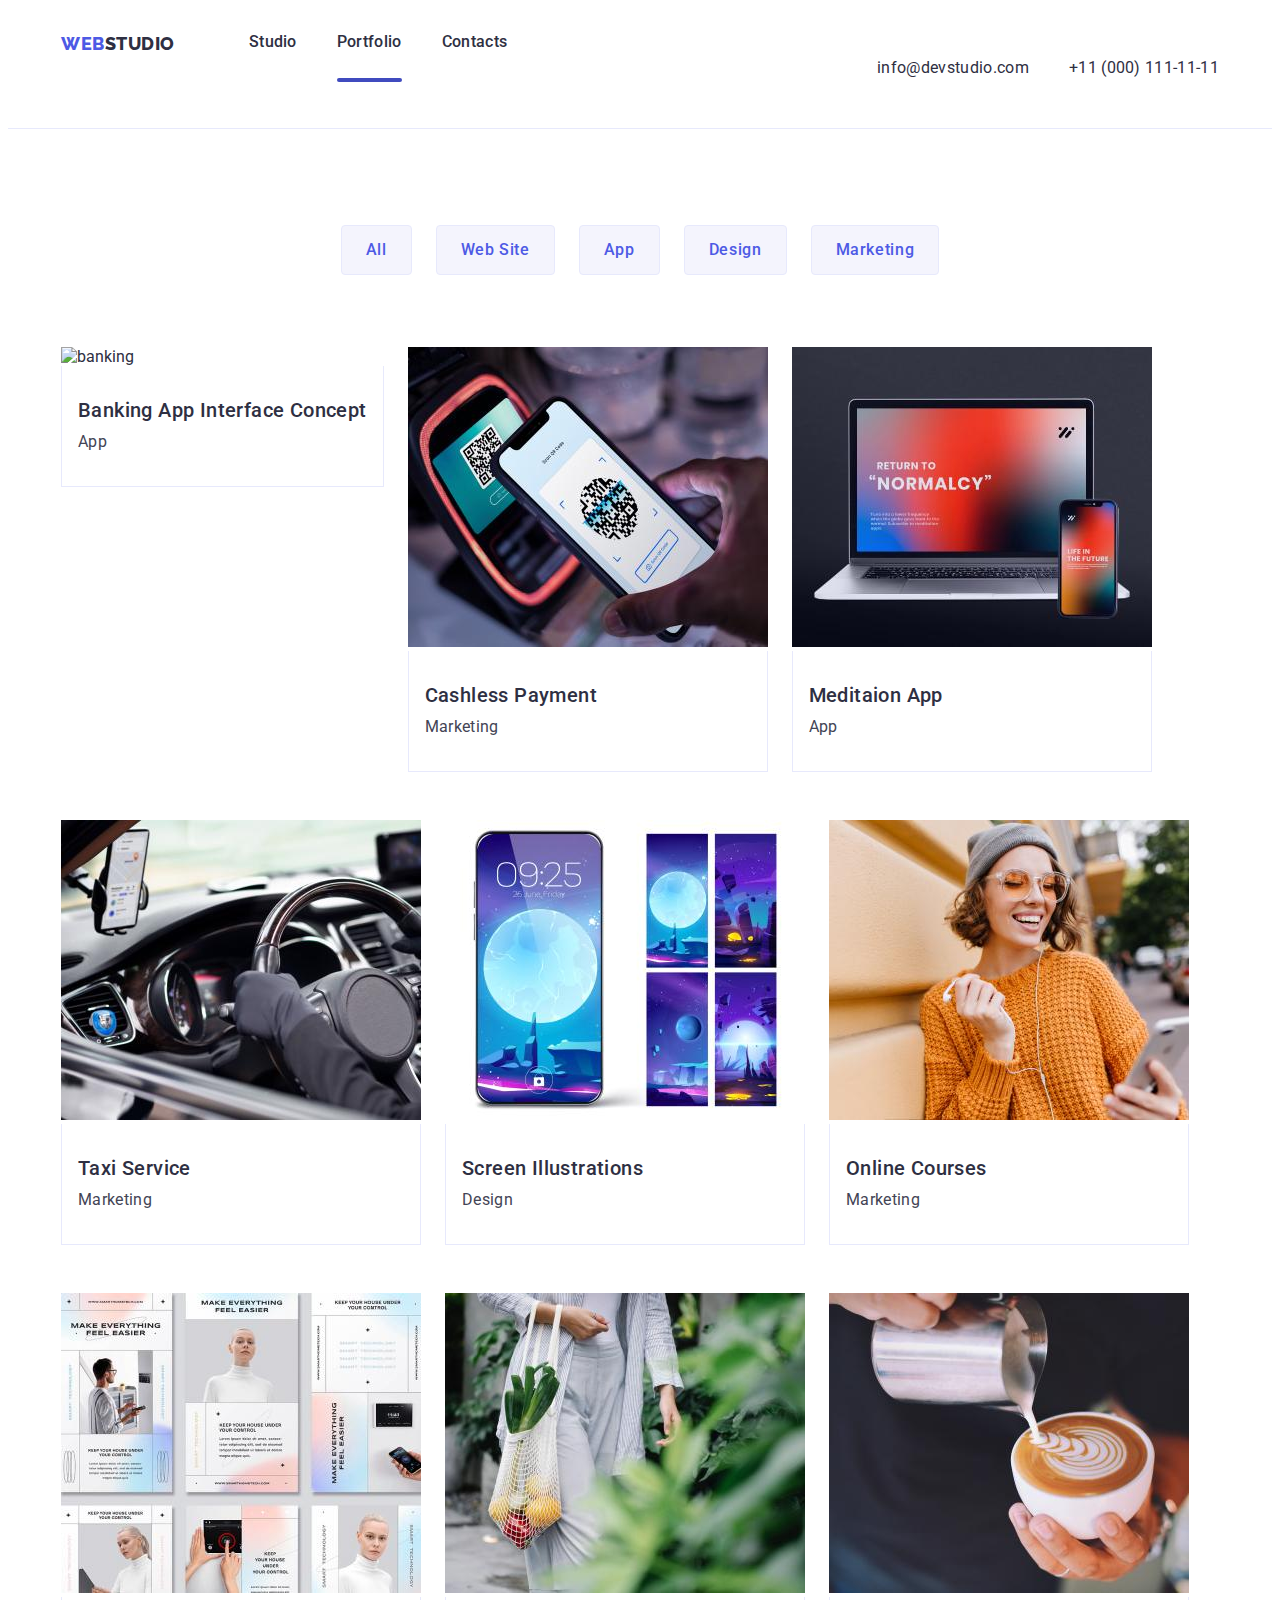
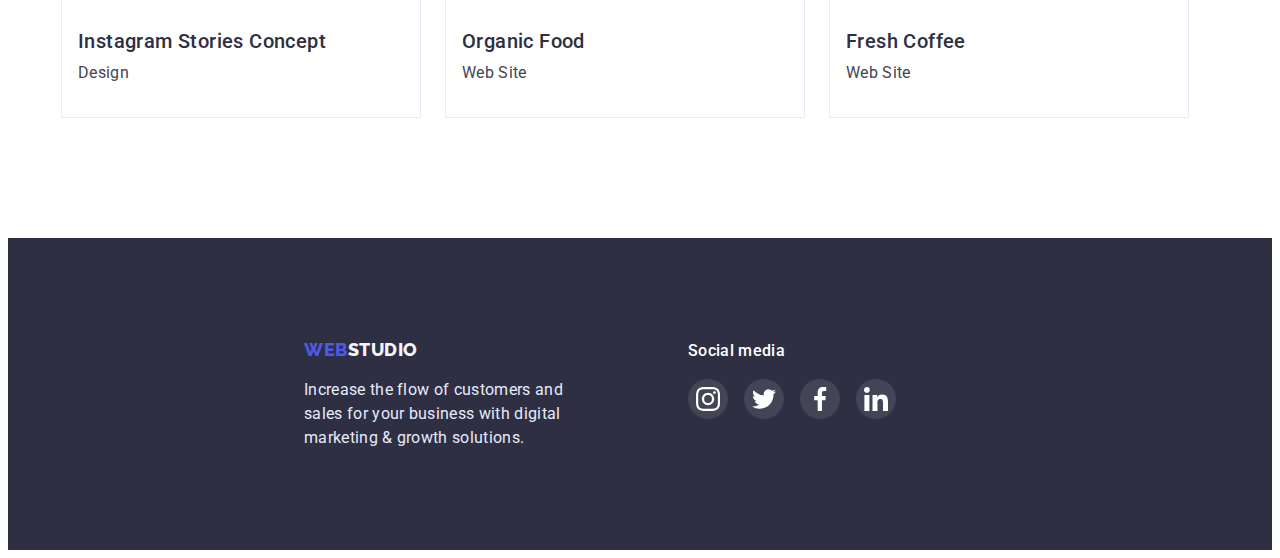
==== portfolio.html @ 538f21bb "HW" ====
<!DOCTYPE html>
<html lang="en">
  <head>
    <meta charset="UTF-8" />
    <meta http-equiv="X-UA-Compatible" content="IE=edge" />
    <meta name="viewport" content="width=device-width, initial-scale=1.0" />
    <title>WEBSTUDIO</title>
    <link
      rel="stylesheet"
      href="https://cdnjs.cloudflare.com/ajax/libs/modern-normalize/1.1.0/modern-normalize.min.css"
      integrity="sha512-wpPYUAdjBVSE4KJnH1VR1HeZfpl1ub8YT/NKx4PuQ5NmX2tKuGu6U/JRp5y+Y8XG2tV+wKQpNHVUX03MfMFn9Q=="
      crossorigin="anonymous"
      referrerpolicy="no-referrer"
    />
    <link
      href="https://fonts.googleapis.com/css2?family=Raleway:wght@800&family=Roboto:wght@400;500;700;900&display=swap"
      rel="stylesheet"
    />
    <link rel="preconnect" href="https://fonts.googleapis.com" />
    <link rel="preconnect" href="https://fonts.gstatic.com" crossorigin />
    <link rel="stylesheet" href="./css/style.css" />
  </head>
  <body>
    <header>
      <div class="container flex">
        <nav class="heder-container">
          <a class="logo link" href="./index.html"
            ><span class="web">Web</span><span class="studio">Studio</span></a
          >
          <ul class="heder-list list">
            <li class="heder-flex">
              <a href="./index.html" class="heder-item link">Studio</a>
            </li>
            <li class="heder-flex">
              <a href="./portfolio.html" class="heder-item link current"
                >Portfolio</a
              >
            </li>
            <li class="heder-flex">
              <a href="" class="heder-item link">Contacts</a>
            </li>
          </ul>
        </nav>
        <address class="contakt">
          <ul class="contakt-list list">
            <li>
              <a href="mailto:info@devstudio.com" class="contakt-item link"
                >info@devstudio.com</a
              >
            </li>
            <li>
              <a href="tel:+110001111111" class="contakt-item link"
                >+11 (000) 111-11-11</a
              >
            </li>
          </ul>
        </address>
      </div>
    </header>
    <main>
      <section class="section section-menu">
        <div class="menu-conteiner container">
          <h1 class="visually-hidden">no_name</h1>
          <ul class="btn-list list">
            <li><button class="btn-item btn" type="button">All</button></li>
            <li>
              <button class="btn-item btn" type="button">Web Site</button>
            </li>
            <li><button class="btn-item btn" type="button">App</button></li>
            <li><button class="btn-item btn" type="button">Design</button></li>
            <li>
              <button class="btn-item btn" type="button">Marketing</button>
            </li>
          </ul>
          <ul class="menu-list list">
            <li class="item">
              <div class="item-top">
                <img
                  width="360"
                  height="300"
                  src="./images/img_banking.jpg"
                  alt="banking"
                />
                <p class="item-text">
                  14 Stylish and User-Friendly App Design Concepts · Task
                  Manager App · Calorie Tracker App · Exotic Fruit Ecommerce App
                  · Cloud Storage App
                </p>
              </div>
              <div class="item-box">
                <h2 class="titel">Banking App Interface Concept</h2>
                <p class="text">App</p>
              </div>
            </li>
            <li class="item">
              <div class="item-top">
                <img
                  width="360"
                  height="300"
                  src="./images/img_payment.jpg"
                  alt="paymant"
                />
                <p class="item-text">
                  14 Stylish and User-Friendly App Design Concepts · Task
                  Manager App · Calorie Tracker App · Exotic Fruit Ecommerce App
                  · Cloud Storage App
                </p>
              </div>
              <div class="item-box">
                <h2 class="titel">Cashless Payment</h2>
                <p class="text">Marketing</p>
              </div>
            </li>
            <li class="item">
              <div class="item-top">
                <img
                  width="360"
                  height="300"
                  src="./images/img_laptop.jpg"
                  alt="laptop"
                />
                <p class="item-text">
                  14 Stylish and User-Friendly App Design Concepts · Task
                  Manager App · Calorie Tracker App · Exotic Fruit Ecommerce App
                  · Cloud Storage App
                </p>
              </div>
              <div class="item-box">
                <h2 class="titel">Meditaion App</h2>
                <p class="text">App</p>
              </div>
            </li>
            <li class="item">
              <div class="item-top">
                <img
                  width="360"
                  height="300"
                  src="./images/img_taxi.jpg"
                  alt="taxi"
                />
                <p class="item-text">
                  14 Stylish and User-Friendly App Design Concepts · Task
                  Manager App · Calorie Tracker App · Exotic Fruit Ecommerce App
                  · Cloud Storage App
                </p>
              </div>
              <div class="item-box">
                <h2 class="titel">Taxi Service</h2>
                <p class="text">Marketing</p>
              </div>
            </li>
            <li class="item">
              <div class="item-top">
                <img
                  width="360"
                  height="300"
                  src="./images/img_phone.jpg"
                  alt="phone"
                />
                <p class="item-text">
                  14 Stylish and User-Friendly App Design Concepts · Task
                  Manager App · Calorie Tracker App · Exotic Fruit Ecommerce App
                  · Cloud Storage App
                </p>
              </div>
              <div class="item-box">
                <h2 class="titel">Screen Illustrations</h2>
                <p class="text">Design</p>
              </div>
            </li>
            <li class="item">
              <div class="item-top">
                <img
                  width="360"
                  height="300"
                  src="./images/img_courses.jpg"
                  alt="courses"
                />
                <p class="item-text">
                  14 Stylish and User-Friendly App Design Concepts · Task
                  Manager App · Calorie Tracker App · Exotic Fruit Ecommerce App
                  · Cloud Storage App
                </p>
              </div>
              <div class="item-box">
                <h2 class="titel">Online Courses</h2>
                <p class="text">Marketing</p>
              </div>
            </li>
            <li class="item">
              <div class="item-top">
                <img
                  width="360"
                  height="300"
                  src="./images/img_insta.jpg"
                  alt="insta"
                />
                <p class="item-text">
                  14 Stylish and User-Friendly App Design Concepts · Task
                  Manager App · Calorie Tracker App · Exotic Fruit Ecommerce App
                  · Cloud Storage App
                </p>
              </div>
              <div class="item-box">
                <h2 class="titel">Instagram Stories Concept</h2>
                <p class="text">Design</p>
              </div>
            </li>
            <li class="item">
              <div class="item-top">
                <img
                  width="360"
                  height="300"
                  src="./images/img_food.jpg"
                  alt="food"
                />
                <p class="item-text">
                  14 Stylish and User-Friendly App Design Concepts · Task
                  Manager App · Calorie Tracker App · Exotic Fruit Ecommerce App
                  · Cloud Storage App
                </p>
              </div>
              <div class="item-box">
                <h2 class="titel">Organic Food</h2>
                <p class="text">Web Site</p>
              </div>
            </li>
            <li class="item">
              <div class="item-top">
                <img
                  width="360"
                  height="300"
                  src="./images/img_coffe.jpg"
                  alt="coffee"
                />
                <p class="item-text">
                  14 Stylish and User-Friendly App Design Concepts · Task
                  Manager App · Calorie Tracker App · Exotic Fruit Ecommerce App
                  · Cloud Storage App
                </p>
              </div>
              <div class="item-box">
                <h2 class="titel">Fresh Coffee</h2>
                <p class="text">Web Site</p>
              </div>
            </li>
          </ul>
        </div>
      </section>
    </main>
    <footer class="footer">
      <div class="container-footer container">
        <div class="footer-conteiner">
          <a class="logo-footer link" href="./index.html"
            ><span class="web">Web</span>Studio</a
          >
          <p class="footer-text">
            Increase the flow of customers and sales for your business with
            digital marketing & growth solutions.
          </p>
        </div>
        <div class="footer-social-conteiner">
          <h2 class="footer-social-titel">Social media</h2>
          <ul class="footer-social-item">
            <li class="footer-social-list list">
              <a class="footer-social-link link" href="">
                <svg class="footer-social-icons" width="24" heigth="24">
                  <use href="./images/symbol-defs.svg#icon-instagram"></use>
                </svg>
              </a>
            </li>
            <li class="footer-social-list list">
              <a class="footer-social-link link" href="">
                <svg class="footer-social-icons" width="24" heigth="24">
                  <use href="./images/symbol-defs.svg#icon-twitter"></use>
                </svg>
              </a>
            </li>
            <li class="footer-social-list list">
              <a class="footer-social-link link" href="">
                <svg class="footer-social-icons" width="24" heigth="24">
                  <use href="./images/symbol-defs.svg#icon-facebook"></use>
                </svg>
              </a>
            </li>
            <li class="footer-social-list list">
              <a class="footer-social-link link" href="">
                <svg class="footer-social-icons" width="24" heigth="24">
                  <use href="./images/symbol-defs.svg#icon-linkedin"></use>
                </svg>
              </a>
            </li>
          </ul>
        </div>
      </div>
    </footer>
    <div class="backdrop is-hidden">
      <div class="modal">
        <button class="modal-close click" type="button">
          <svg class="close" width="8" heigth="8">
            <use
              href="./images/symbol-defs.svg#icon-close-black-18dp-2-1-1"
            ></use>
          </svg>
        </button>
      </div>
    </div>
    <script src="./js/modal.js"></script>
  </body>
</html>
---- css/style.css ----
:root {
  --menu-brand-color--: #2e2f42;
  --titel-brand-color--: #434455;
  --primary-brand-color--: #4d5ae5;
  --aktiv-heder--: #404bbf;
  --btn-brand-color--: #ffffff;
  --background-color--: #f4f4fd;
  --transition-timing-function--: cubic-bezier(0.4, 0, 0.2, 1);
}
body {
  font-family: "Roboto", sans-serif;
  font-size: 16px;
  font-style: normal;
  background-color: #ffffff;
  color: var(--menu-brand-color--);
}
.list {
  list-style: none;
  margin: 0;
  padding: 0;
}
.link {
  text-decoration: none;
}
.container {
  width: 1158px;
  padding-left: 15px;
  padding-right: 15px;
  margin: 0 auto;
}
.flex {
  display: flex;
  align-items: center;
}
header {
  border-bottom: 1px solid #e7e9fc;
}
.section {
  padding: 120px 0;
}
/* heder */
.web {
  font-family: "Raleway";
  font-weight: 800;
  font-size: 18px;
  line-height: 1, 33;
  letter-spacing: 0.03em;
  text-transform: uppercase;
  color: #4d5ae5;
}
.logo {
  font-family: "Raleway";
  font-weight: 800;
  font-size: 18px;
  line-height: 1.33;
  letter-spacing: 0.03em;
  text-transform: uppercase;
  color: var(--menu-brand-color--);
  margin-right: 74px;
  padding-top: 24px;
  padding-bottom: 24px;
  height: 72px;
}
.heder-container {
  display: flex;
  align-items: center;
  margin: 0;
  border: 0;
}
.heder-item {
  font-family: inherit;
  font-size: 16px;
  font-weight: 500;
  line-height: 1, 5;
  letter-spacing: 0.02em;
  flex: none;
  order: 0;
  flex-grow: 0;
  color: var(--menu-brand-color--);
  margin: 0;
  border: 0;
  transition-property: color;
  transition-duration: 250ms;
  transition-timing-function: var(--transition-timing-function--);
}
.heder-item:hover,
.heder-item:focus {
  color: #404bbf;
}
.heder-flex {
  padding-top: 24px;
  padding-bottom: 24px;
  height: 72px;
}
.heder-list {
  display: flex;
  flex-direction: row;
  justify-content: flex-start;
  gap: 40px;
  align-items: center;
}
.contakt {
  margin-left: auto;
}
.contakt-list {
  display: flex;
  flex-direction: row;
  justify-content: flex-end;
  align-items: center;
  gap: 40px;
}
.contakt-item {
  border: 0px;
  font-family: inherit;
  font-size: 16px;
  font-style: normal;
  line-height: 1.5;
  letter-spacing: 0.02em;
  color: var(--menu-brand-color--);
  padding-top: 24px;
  padding-bottom: 24px;
  margin-top: 0;
  transition-property: color;
  transition-duration: 250ms;
  transition-timing-function: var(--transition-timing-function--);
}

.contakt-item:hover,
.contakt-item:focus {
  color: #404bbf;
}
.current {
  position: relative;
}
.current::after {
  content: "";
  position: absolute;
  width: 100%;
  height: 4px;
  border-radius: 2px;
  background-color: var(--aktiv-heder--);
  left: 0;
  bottom: -31px;
}
/*section 1*/
.hero {
  background-color: #2e2f42;
  background-image: linear-gradient(
      rgba(46, 47, 66, 0.7),
      rgba(46, 47, 66, 0.7)
    ),
    url(../images/hero_people-office.jpg);
  max-width: 1440px;
  padding-top: 188px;
  padding-bottom: 188px;
  background-position: center;
  background-size: cover;
  margin-left: auto;
  margin-right: auto;
}
.hero-container {
  margin-left: auto;
  margin-right: auto;
}
.hero-titel {
  font-weight: 700;
  font-size: 56px;
  line-height: 60px;
  color: var(--btn-brand-color--);
  text-align: center;
  margin-left: auto;
  margin-right: auto;
  max-width: 500px;
  margin-bottom: 48px;
  margin-top: 0;
}
.hero-btn {
  background: #4d5ae5;
  box-shadow: 0px 4px 4px rgba(0, 0, 0, 0.15);
  border-radius: 4px;
  font-family: inherit;
  font-size: 16px;
  font-weight: 500;
  line-height: 1.5;
  letter-spacing: 0.04em;
  color: var(--btn-brand-color--);
  padding: 16px 32px;
  align-items: center;
  border: 0;
  display: flex;
  margin-left: auto;
  margin-right: auto;
  transition-property: background;
  transition-duration: 250ms;
  transition-timing-function: var(--transition-timing-function--);
}
.hero-btn:hover,
.hero-btn:focus {
  background: #404bbf;
}
.btn {
  cursor: pointer;
}
/*section 2*/
.visually-hidden {
  position: absolute;
  white-space: nowrap;
  width: 1px;
  height: 1px;
  overflow: hidden;
  border: 0;
  padding: 0;
  clip: rect(0000);
  clip-path: inset(50%);
  margin: -1px;
}
.section-conteiner {
  display: flex;
  justify-content: center;
}
.about-list {
  display: flex;
  justify-content: center;
  gap: 24px;
  margin: 0;
  padding: 0;
}
.about-titel {
  font-weight: 500;
  font-size: 20px;
  line-height: 24px;
  letter-spacing: 0.02em;
  margin: 0;
  padding: 0;
  border: 0;
  margin-bottom: 8px;
}
.about-text {
  line-height: 1.5;
  letter-spacing: 0.02em;
  color: var(--titel-brand-color--);
  margin: 0;
  padding: 0;
  border: 0;
}
.about-item:before {
  display: block;
  content: "";
  height: 112px;
  background-size: 64px;
  background-position: center;
  background-repeat: no-repeat;
  background-color: var(--background-color--);
  margin-bottom: 8px;
}
.icon-antena:before {
  background-image: url(../images/antenna.svg);
}
.icon-clok::before {
  background-image: url(../images/clock.svg);
}
.icon-diagram:before {
  background-image: url(../images/diagram.svg);
}
.icon-astronaut:before {
  background-image: url(../images/astronaut.svg);
}
/*section 3*/
.section-services {
  padding-top: 0px;
}
.services {
  font-weight: 700;
  font-size: 36px;
  line-height: 1.11;
  text-align: center;
  letter-spacing: 0.02em;
  text-transform: capitalize;
  margin-bottom: 72px;
  margin-top: 0;
}
.services-list {
  display: flex;
  justify-content: center;
  gap: 24px;
}
/*section 4*/
.our_team {
  background: #f4f4fd;
}
.team {
  font-weight: 700;
  font-size: 36px;
  line-height: 1.11;
  text-align: center;
  letter-spacing: 0.02em;
  text-transform: capitalize;
  margin-bottom: 72px;
  margin-top: 0;
}
.team-titel {
  font-weight: 500;
  font-size: 20px;
  line-height: 1.2;
  text-align: center;
  letter-spacing: 0.02em;
  padding-top: 32px;
  margin: 0;
}
.team-text {
  line-height: 1.5;
  text-align: center;
  letter-spacing: 0.02em;
  color: var(--titel-brand-color--);
  padding-bottom: 0px;
  margin-top: 8px;
  margin-bottom: 0;
}
.team-item {
  background-color: #ffffff;
  box-shadow: 0px 1px 6px rgba(46, 47, 66, 0.08),
    0px 1px 1px rgba(46, 47, 66, 0.16), 0px 2px 1px rgba(46, 47, 66, 0.08);
  border-radius: 0px 0px 4px 4px;
}
.team-list {
  display: flex;
  justify-content: center;
  gap: 24px;
}
.team-social-item {
  display: flex;
  justify-content: center;
  gap: 24px;
  margin-top: 8px;
  margin-left: auto;
  margin-right: auto;
  margin-bottom: 32px;
  padding: 0;
}
.team-social-list {
  width: 40px;
  height: 40px;
}
.team-social-link {
  display: flex;
  align-items: center;
  justify-content: center;
  border-radius: 50%;
  background-color: var(--primary-brand-color--);
  width: 100%;
  height: 100%;
  transition-property: background-color;
  transition-duration: 250ms;
  transition-timing-function: var(--transition-timing-function--);
}
.team-social-icons {
  fill: var(--btn-brand-color--);
  width: 16px;
  height: 16px;
}
.team-social-link:is(:hover, :focus) {
  background-color: var(--aktiv-heder--);
}
/*section 5*/
.customers-titel {
  font-weight: 700;
  font-size: 36px;
  line-height: 1.11;
  text-align: center;
  letter-spacing: 0.02em;
  text-transform: capitalize;
  margin-left: auto;
  margin-right: auto;
  margin-top: 0;
  margin-bottom: 72px;
  color: var(--menu-brand-color--);
}
.customers-item {
  display: flex;
  gap: 24px;
  flex-direction: row;
  justify-content: center;
  align-items: flex-start;
  margin: 0;
  padding: 0;
}
.customers-list {
  width: 168px;
  height: 88px;
}
.customers-link {
  display: flex;
  justify-content: center;
  align-items: center;
  width: 100%;
  height: 100%;
  padding: 16px 32px;
  border: 1px solid #8e8f99;
  border-radius: 4px;
  transition: border-color 250ms var(--transition-timing-function--);
}
.customers-icons {
  position: absolute;
  fill: #8e8f99;
  width: 104px;
  height: 56px;
  transition: fill 250ms var(--transition-timing-function--);
}
.customers-link:is(:hover, :focus) {
  border-color: var(--aktiv-heder--);
}
.customers-link:is(:hover, :focus) .customers-icons {
  fill: var(--aktiv-heder--);
}
/*footer*/
.footer {
  background: #2e2f42;
  padding-top: 100px;
  padding-bottom: 100px;
}
.footer-text {
  line-height: 1.5;
  letter-spacing: 0.02em;
  color: #e7e9fc;
  text-align: left;
  width: 264px;
  height: 72px;
  padding: 0;
  border: 0;
  margin-left: 0;
  margin-bottom: 0;
}
.footer-social-item {
  display: flex;
  justify-content: center;
  gap: 16px;
  margin-top: 0px;
  margin-left: auto;
  margin-right: auto;
  margin-bottom: 0px;
  padding: 0;
}
.footer-social-list {
  width: 40px;
  height: 40px;
  transition-property: background-color, border-radius;
  transition-duration: 250ms;
  transition-timing-function: var(--transition-timing-function--);
}
.footer-social-link {
  display: flex;
  justify-content: center;
  align-items: center;
  box-sizing: border-box;
  border-radius: 50%;
  background: rgba(255, 255, 255, 0.1);
  width: 100%;
  height: 100%;
}
.footer-social-list:is(:hover, :focus) {
  background-color: #31d0aa;
  border-radius: 50%;
}
.footer-social-icons {
  fill: var(--btn-brand-color--);
  width: 24px;
  height: 24px;
}
.footer-container {
  height: 110px;
}
.footer-social-conteiner {
  height: 80px;
  box-sizing: border-box;
  margin: 0;
  margin-left: 120px;
  margin-right: 80px;
  padding: 0;
  border: 0;
}
.container-footer {
  display: flex;
  justify-content: center;
  align-items: baseline;
  padding: 0;
  
}
.footer-social-titel {
  font-weight: 500;
  font-size: 16px;
  line-height: 1.5;
  letter-spacing: 0.02em;
  color: var(--btn-brand-color--);
  margin: 0%;
  padding: 0;
  border: 0;
  margin-bottom: 16px;
}
.logo-footer {
  font-family: "Raleway";
  font-weight: 800;
  font-size: 18px;
  line-height: 1.33;
  letter-spacing: 0.03em;
  text-transform: uppercase;
  color: #f4f4fd;
  margin-bottom: 16px;
}
.subscribe{
  width: 453px;
}
.titel-subscribe {
  margin-bottom: 16px;
}
.subscribe-wrap {
  display: flex;
  justify-content: space-between;
  gap: 24px;
  align-items: center;
}
.input-subscribe {
  width: 264px;
  height: 40px;
  background-color: transparent;
  border: 1px solid #ffffff4d;
  box-shadow: (0px 4px 4px rgba(0, 0, 0, 0.15));
  border-radius: 4px;
  padding-left: 16px;
  padding-top: 0;
  padding-right: 0;
  padding-bottom: 0;
  font-size: 12px;
  line-height: 2;
  display: flex;
  align-items: center;
  letter-spacing: 0.04em;
  color: rgba(255, 255, 255, 0.6);
  transition: border 250ms var(--transition-timing-function--);
}
.input-subscribe :focus {
  border: 1px solid var(--primary-brand-color--);
}
.btn-subscribe {
  width: 165px;
  height: 40px;
  background: #4d5ae5;
  box-shadow: 0px 4px 4px rgba(0, 0, 0, 0.15);
  border-color: var(--primary-brand-color--);
  border-radius: 4px;
  font-weight: 500;
  font-size: 16px;
  line-height: 1.5;
  display: flex;
  align-items: center;
  text-align: center;
  letter-spacing: 0.04em;
  color: var(--btn-brand-color--);
  padding-left: 24px;
  gap: 16px;
  margin: 0;
  transition: background 250ms var(--transition-timing-function--);
}
.subscribe-icon {
  fill: var(--btn-brand-color--);
}
.btn-subscribe:is(:hover, :focus) {
  background: var(--aktiv-heder--);
}

/*second page*/
.section-menu {
  padding-top: 96px;
}
.btn-item {
  background: #f4f4fd;
  border: 1px solid #e7e9fc;
  border-radius: 4px;
  box-sizing: border-box;
  font-family: inherit;
  font-size: 16px;
  font-weight: 500;
  line-height: 1.5;
  display: flex;
  align-items: center;
  letter-spacing: 0.04em;
  color: #4d5ae5;
  padding: 12px 24px;
  transition-property: color, background-color, box-shadow, border-color;
  transition-duration: 250ms;
  transition-timing-function: var(--transition-timing-function--);
}
.btn-item:hover,
.btn-item:focus {
  color: var(--btn-brand-color--);
  background-color: #4d5ae5;
  box-shadow: 0px 3px 1px rgba(0, 0, 0, 0.1), 0px 2px 1px rgba(0, 0, 0, 0.08),
    0px 2px 2px rgba(0, 0, 0, 0.12);
  border-color: var(--primary-brand-color--);
}
.btn-list {
  display: flex;
  flex-direction: row;
  justify-content: center;
  align-items: flex-start;
  padding: 0px;
  gap: 24px;
  margin-bottom: 72px;
}
.titel {
  font-weight: 500;
  font-size: 20px;
  line-height: 1.2;
  letter-spacing: 0.02em;
  margin: 0;
  margin-bottom: 8px;
}
.text {
  line-height: 1.5;
  letter-spacing: 0.02em;
  color: var(--titel-brand-color--);
  margin: 0%;
}
.item-box {
  border: 1px solid #e7e9fc;
  border-top: none;
  padding: 32px 16px;
}
.item {
  margin-bottom: 48px;
  transition-property: box-shadow, transform;
  transition-duration: 250ms;
  transition-timing-function: var(--transition-timing-function--);
}
.item:nth-child(n + 7) {
  margin-bottom: 0px;
}
.item:is(:hover, :focus) {
  box-shadow: 0px 1px 6px rgba(46, 47, 66, 0.08),
    0px 1px 1px rgba(46, 47, 66, 0.16), 0px 2px 1px rgba(46, 47, 66, 0.08);
}
.item:hover .item-text {
  transform: translateY(-0%);
}
.item-top {
  position: relative;
  overflow: hidden;
}
.item-text {
  position: absolute;
  top: 0;
  margin: 0;
  padding-top: 40px;
  padding-left: 32px;
  padding-right: 32px;
  font-weight: 400;
  font-size: 16px;
  line-height: 1.5;
  background-color: var(--primary-brand-color--);
  color: var(--background-color--);
  height: 100%;
  transform: translateY(100%);
  transition-property: transform;
  transition-duration: 250ms;
  transition-timing-function: var(--transition-timing-function--);
}
.menu-list {
  display: flex;
  flex-wrap: wrap;
  column-gap: 24px;
  flex-basis: calc((100%-2 * 24px) / 3);
}
.backdrop {
  width: 100%;
  height: 100%;
  background-color: #2e2f424e;
  position: fixed;
  top: 0;
  opacity: 1;
  transition: opacity 250ms var(--transition-timing-function--);
}
.backdrop.is-hidden {
  opacity: 0;
  pointer-events: none;
}
.modal {
  width: 408px;
  min-height: 584px;
  background: #fcfcfc;
  box-shadow: 0px 1px 1px rgba(0, 0, 0, 0.14), 0px 1px 3px rgba(0, 0, 0, 0.12),
    0px 2px 1px rgba(0, 0, 0, 0.2);
  border-radius: 4px;
  position: absolute;
  top: 50%;
  left: 50%;
  transform: translate(-50%, -50%) scale(1);
  padding: 24px;
  transition: transform 250ms var(--transition-timing-function--);
}
.backdrop.is-hidden.modal {
  transform: translate(-50%, -50%) scale(0, 9);
}
.modal-close {
  width: 24px;
  height: 24px;
  position: absolute;
  box-sizing: border-box;
  background-color: #e7e9fc;
  border: 1px solid rgba(0, 0, 0, 0.1);
  display: block;
  right: 24px;
  border-radius: 50%;
  cursor: pointer;
  transform: background-color;
  transition: transform 250ms var(--transition-timing-function--);
}
.modal-close:is(:hover, :focus) {
  background-color: var(--aktiv-heder--);
}
.close {
  fill: black;
  width: 8px;
  height: 8px;
  display: block;
  align-items: center;
  margin: 0;
  margin-left: auto;
  margin-right: auto;
  padding: 0;
  transition: fill 250ms var(--transition-timing-function--);
}
.modal-close:is(:hover, :focus) .close {
  fill: white;
}
.modal-text {
  width: 100%;
  margin-top: 48px;
  margin-left: auto;
  margin-right: auto;
  font-weight: 500;
  font-size: 16px;
  line-height: 1.5;
  text-align: center;
  letter-spacing: 0.02em;
  color: var(--menu-brand-color--);
}
.modal-input {
  width: 100%;
  height: 40px;
  padding-left: 34px;
  padding-top: 0;
  padding-bottom: 0;
  padding-right: 0;
  outline: transparent;
  border: 1px solid rgba(33, 33, 33, 0.2);
  border-radius: 4px;
  margin-bottom: 8px;
  transition: border-color 250ms var(--transition-timing-function--),
    fill 250ms var(--transition-timing-function--);
}
.modal-input:focus,
.icon-modal:focus {
  border-color: var(--aktiv-heder--);
}
.modal-input:focus + .modal-icon {
  fill: var(--aktiv-heder--);
}
.input-wrap {
  position: relative;
  width: 100%;
  height: 100%;
}
.modal-icon {
  position: absolute;
  left: 16px;
  top: 50%;
  transform: translateY(-130%);
}
.modal-name {
  margin-bottom: 4px;
  font-size: 12px;
line-height: 1.17;
letter-spacing: 0.01em;
color: #8E8F99;
}
.icon-modal {
  width: 18px;
  height: 24px;
}
.modal-textarea {
  width: 100%;
  height: 120px;
  outline: transparent;
  padding-left: 16px;
  border: 1px solid rgba(33, 33, 33, 0.2);
  border-radius: 4px;
  margin-bottom: 16px;
  resize: none;
  transition: border-color 250ms var(--transition-timing-function--);
}
.modal-textarea::placeholder {
  font-size: 12px;
  line-height: 1.33;
  letter-spacing: 0.04em;
  color: rgba(117, 117, 117, 0.5);
}
.modal-textarea:focus {
  border-color: var(--aktiv-heder--);
}
.policy-text-link{
  color: var(--primary-brand-color--);
}
.policy {
  margin-bottom: 24px;
}
.policy-text {
  display: flex;
  align-items: center;
  gap: 8px;
  font-size: 12px;
  line-height: 1.33;
  color: #757575;
  position: relative;
}
.policy-text span {
  display: flex;
  align-items: center;
  gap: 8px;
  width: 16px;
  height: 16px;
  border: 1.25px solid var(--menu-brand-color--);
  border-radius: 2px;
  transition: background-color 300ms linear;
  fill: transparent;
  position: relative;
}
.policy-svg {
  padding: 0;
  margin-left: auto;
  margin-right: auto;
}
.policy-icon {
  height: 8px;
}
.modal-check:checked + .policy-text span {
  background-color: var(--aktiv-heder--);
  fill: var(--btn-brand-color--);
  border: none;
}
.btn-form {
  width: 169px;
  height: 56px;
  font-weight: 500;
  font-size: 16px;
  line-height: 1.5;
  display: flex;
  justify-content: center;
  align-items: center;
  text-align: center;
  letter-spacing: 0.04em;
  background: var(--primary-brand-color--);
  box-shadow: 0px 4px 4px rgba(0, 0, 0, 0.15);
  border-radius: 4px;
  border: 0;
  color: var(--btn-brand-color--);
  margin-left: auto;
  margin-right: auto;
  transition: background-color 250ms var(--transition-timing-function--);
}
.btn-form:is(:hover, :focus) {
  background-color: var(--aktiv-heder--);
}
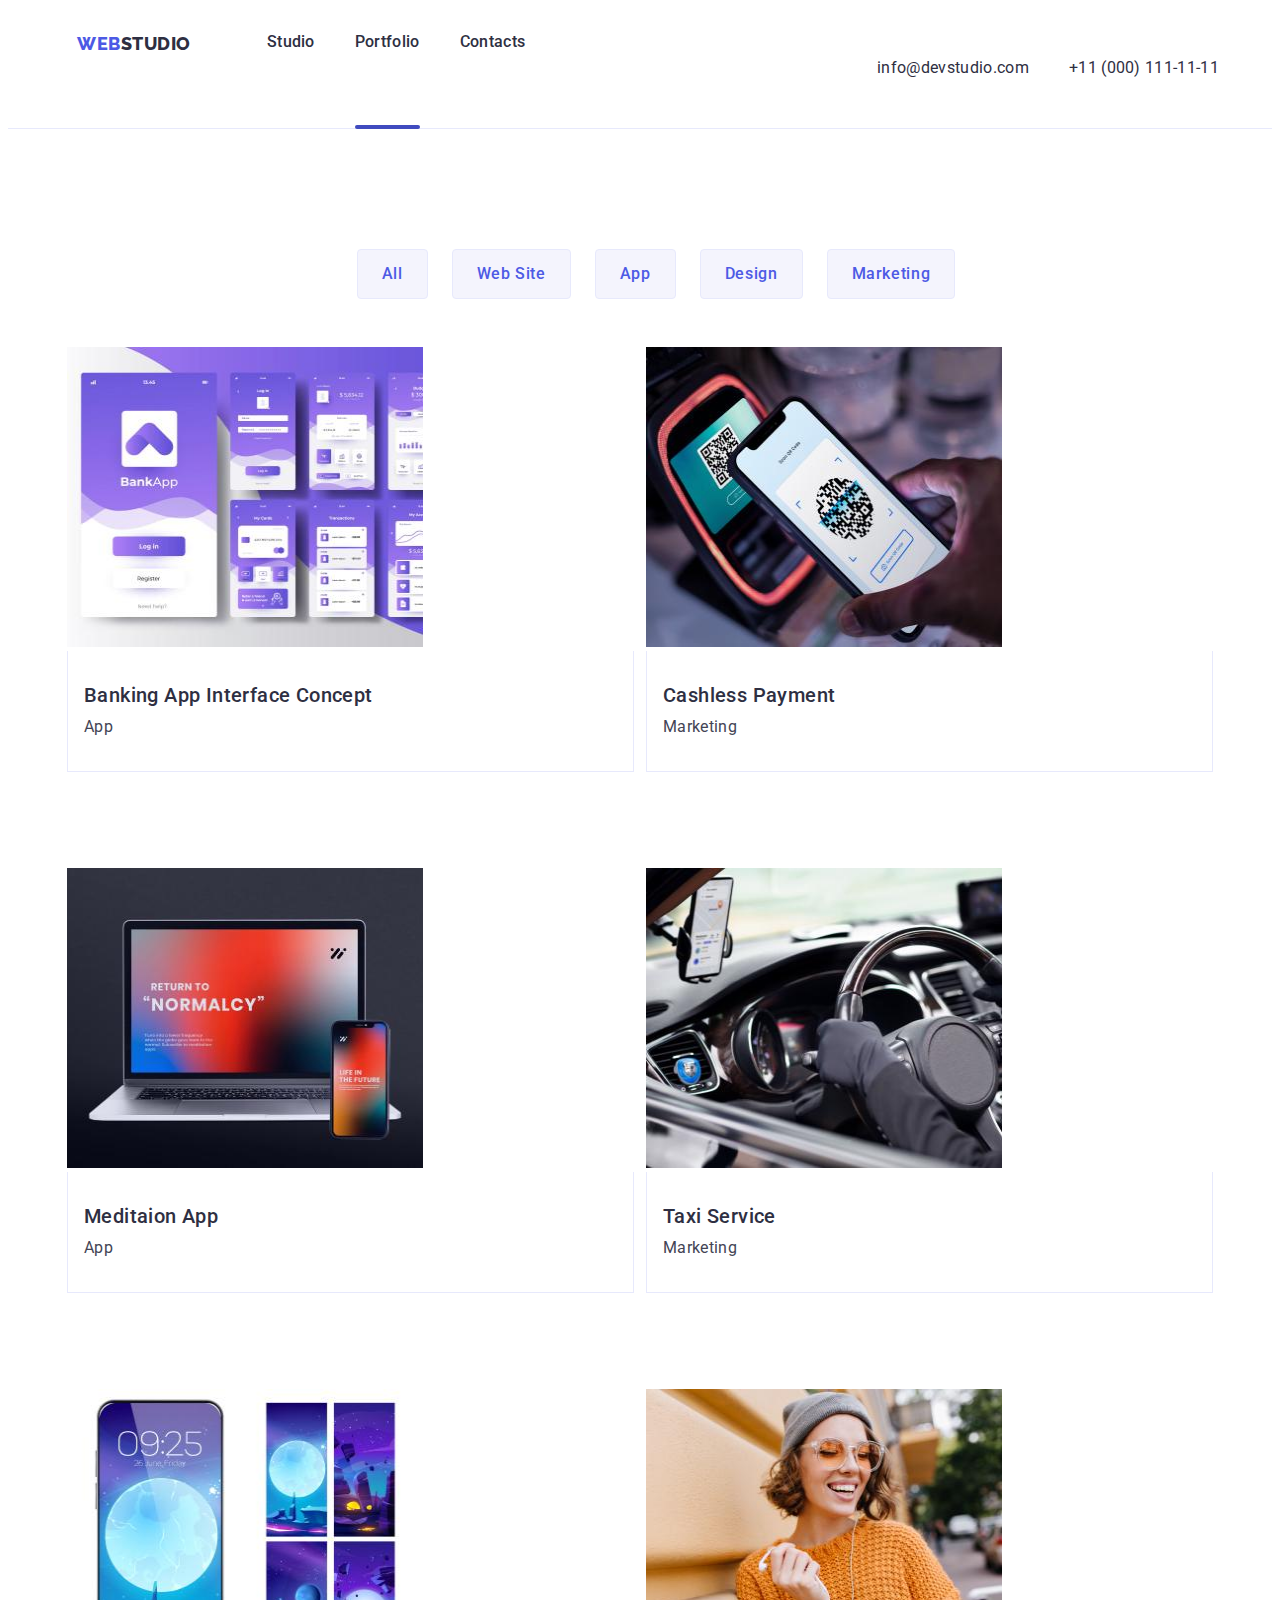
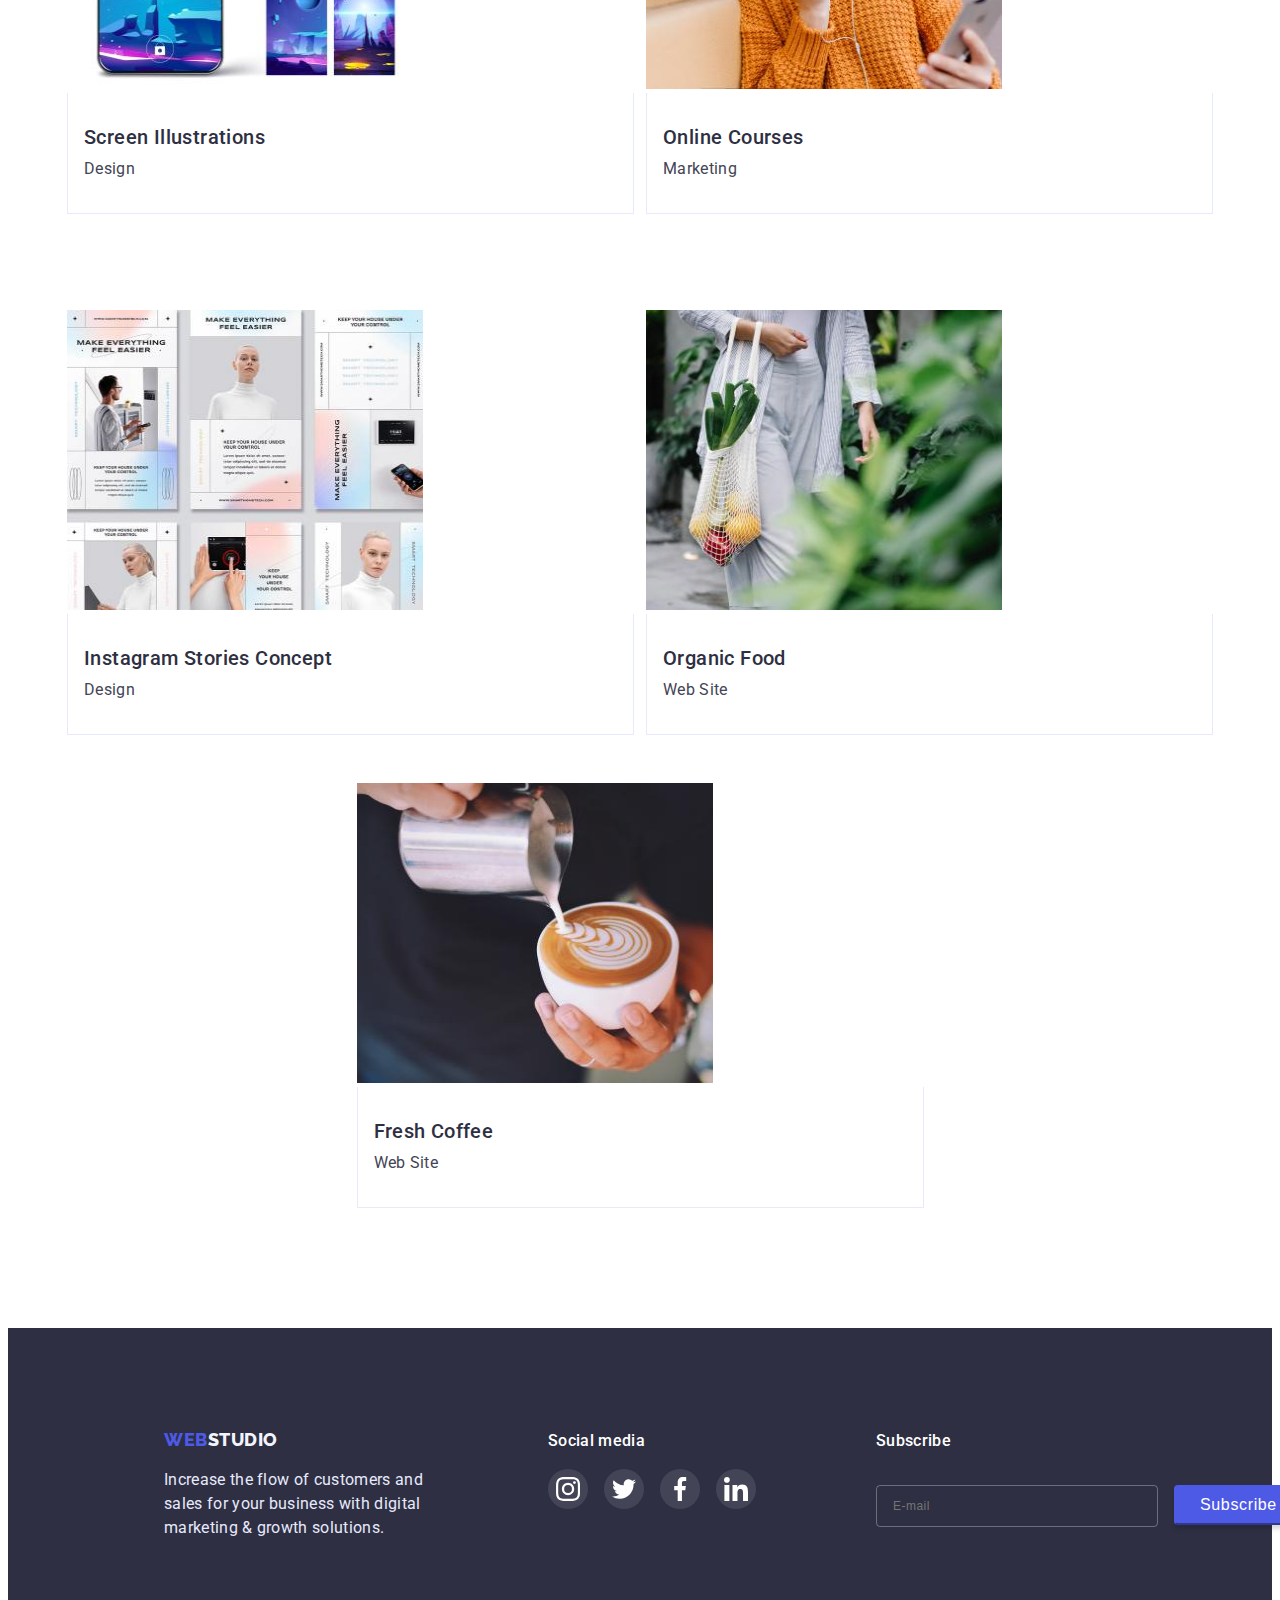
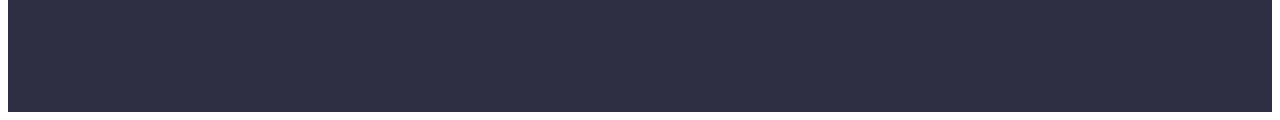
==== commit c1278e41: "HW revision PORTFOLIO" ====
--- a/portfolio.html
+++ b/portfolio.html
@@ -18,44 +18,127 @@
     />
     <link rel="preconnect" href="https://fonts.googleapis.com" />
     <link rel="preconnect" href="https://fonts.gstatic.com" crossorigin />
-    <link rel="stylesheet" href="./css/style.css" />
+    <link rel="stylesheet" href="./css/style2.css" />
+    <link rel="stylesheet" href="./css/mobile.css">
+    <link rel="stylesheet" href="./css/tablet.css">
+    <link rel="stylesheet" href="./css/desktop.css">
   </head>
   <body>
-    <header>
-      <div class="container flex">
-        <nav class="heder-container">
-          <a class="logo link" href="./index.html"
-            ><span class="web">Web</span><span class="studio">Studio</span></a
-          >
-          <ul class="heder-list list">
-            <li class="heder-flex">
-              <a href="./index.html" class="heder-item link">Studio</a>
-            </li>
-            <li class="heder-flex">
-              <a href="./portfolio.html" class="heder-item link current"
-                >Portfolio</a
-              >
-            </li>
-            <li class="heder-flex">
-              <a href="" class="heder-item link">Contacts</a>
-            </li>
-          </ul>
-        </nav>
-        <address class="contakt">
-          <ul class="contakt-list list">
-            <li>
-              <a href="mailto:info@devstudio.com" class="contakt-item link"
-                >info@devstudio.com</a
-              >
-            </li>
-            <li>
-              <a href="tel:+110001111111" class="contakt-item link"
-                >+11 (000) 111-11-11</a
-              >
-            </li>
-          </ul>
-        </address>
-      </div>
+    <header class="heder">
+        <div class="container flex">
+          <nav class="heder-container">
+            <a class="logo link" href="./index.html"
+              ><span class="web">Web</span><span class="studio">Studio</span></a>
+            <ul class="heder-list list">
+              <li class="heder-flex"><a href="./index.html" class="heder-item link ">Studio</a></li>
+              <li class="heder-flex">
+                <a href="./portfolio.html" class="heder-item link current">Portfolio</a>
+              </li>
+              <li class="heder-flex"><a href="" class="heder-item link">Contacts</a></li>
+            </ul>
+            </nav>
+            <address class="contakt">
+              <ul class="contakt-list list">
+                <li>
+                  <a href="mailto:info@devstudio.com" class="contakt-item link">info@devstudio.com</a>
+                </li>
+                <li>
+                  <a href="tel:+110001111111" class="contakt-item link">+11 (000) 111-11-11</a>
+                </li>
+              </ul>
+              </address>
+              <button type="button" class="mob-menu-open btn" data-menu-open>
+                <svg class="menu-open-icon" width="32" height="22" aria-label="Переключатель мобильного меню">
+                  <use href="./images/symbol-defs.svg#icon-charm_menu"></use>
+                </svg>
+              </button>
+              <div class="mob-menu-wrap is-hidden" data-menu>
+        <div class="menu-container">
+          <div>
+            <button
+              class="btn-mob-menu-close btn"
+              type="button"
+              data-menu-close click
+            >
+              <svg class="close-mob-menu-icon" width="8" height="8">
+                <use
+                  href="./images/symbol-defs.svg#icon-close-black-18dp-2-1-1"
+                ></use>
+              </svg>
+            </button>
+            <nav class="mob-menu-nav">
+              <ul class="mob-menu-list list">
+                <li class="mob-menu-item">
+                  <a href="./index.html" class="link mob-menu-link">Studio</a>
+                </li>
+                <li class="mob-menu-item">
+                  <a href="./portfolio.html" class="link mob-menu-link"
+                    >Portfolio</a
+                  >
+                </li>
+                <li class="mob-menu-item">
+                  <a href="#contacts" class="link mob-menu-link">Contacts</a>
+                </li>
+              </ul>
+            </nav>
+          </div>
+          <div>
+            <address class="mob-menu-address">
+              <ul class="list mob-menu-address-list">
+                <li class="mob-menu-address-item">
+                  <a href="tel:+110001111111" class="mob-menu-tel link"
+                    >+11 (000) 111-11-11</a
+                  >
+                </li>
+                <li class="mob-menu-address-item">
+                  <a
+                    href="mailto:info@devstudio.com"
+                    class="mob-menu-link-address link"
+                    >info@devstudio.com</a
+                  >
+                </li>
+              </ul>
+            </address>
+            <ul class="mob-soc-list list">
+              <li class="mob-soc-item">
+                <a href="https://www.instagram.com/" class="mob-soc-link link">
+                  <svg class="mob-soc-icon" width="24" height="24">
+                    <use
+                      href="./images/symbol-defs.svg#icon-instagram"
+                    ></use>
+                  </svg>
+                </a>
+              </li>
+              <li class="mob-soc-item">
+                <a href="https://twitter.com/" class="mob-soc-link link">
+                  <svg class="mob-soc-icon" width="24" height="24">
+                    <use
+                      href="./images/symbol-defs.svg#icon-twitter"
+                    ></use>
+                  </svg>
+                </a>
+              </li>
+              <li class="mob-soc-item">
+                <a href="https://www.facebook.com/" class="mob-soc-link link">
+                  <svg class="mob-soc-icon" width="24" height="24">
+                    <use
+                      href="./images/symbol-defs.svg#icon-facebook"
+                    ></use>
+                  </svg>
+                </a>
+              </li>
+              <li class="mob-soc-item">
+                <a href="https://www.linkedin.com/" class="mob-soc-link link">
+                  <svg class="mob-soc-icon" width="24" height="24">
+                    <use
+                      href="./images/symbol-defs.svg#icon-linkedin"
+                    ></use>
+                  </svg>
+                </a>
+              </li>
+            </ul>
+          </div>
+        </div>
     </header>
     <main>
       <section class="section section-menu">
@@ -72,7 +155,7 @@
               <button class="btn-item btn" type="button">Marketing</button>
             </li>
           </ul>
-          <ul class="menu-list list">
+          <ul class="menu-list list ">
             <li class="item">
               <div class="item-top">
                 <img
@@ -251,60 +334,111 @@
     <footer class="footer">
       <div class="container-footer container">
         <div class="footer-conteiner">
-          <a class="logo-footer link" href="./index.html"
-            ><span class="web">Web</span>Studio</a
-          >
-          <p class="footer-text">
-            Increase the flow of customers and sales for your business with
-            digital marketing & growth solutions.
-          </p>
-        </div>
-        <div class="footer-social-conteiner">
-          <h2 class="footer-social-titel">Social media</h2>
-          <ul class="footer-social-item">
-            <li class="footer-social-list list">
-              <a class="footer-social-link link" href="">
-                <svg class="footer-social-icons" width="24" heigth="24">
-                  <use href="./images/symbol-defs.svg#icon-instagram"></use>
-                </svg>
-              </a>
-            </li>
-            <li class="footer-social-list list">
-              <a class="footer-social-link link" href="">
-                <svg class="footer-social-icons" width="24" heigth="24">
-                  <use href="./images/symbol-defs.svg#icon-twitter"></use>
-                </svg>
-              </a>
-            </li>
-            <li class="footer-social-list list">
-              <a class="footer-social-link link" href="">
-                <svg class="footer-social-icons" width="24" heigth="24">
-                  <use href="./images/symbol-defs.svg#icon-facebook"></use>
-                </svg>
-              </a>
-            </li>
-            <li class="footer-social-list list">
-              <a class="footer-social-link link" href="">
-                <svg class="footer-social-icons" width="24" heigth="24">
-                  <use href="./images/symbol-defs.svg#icon-linkedin"></use>
-                </svg>
-              </a>
-            </li>
-          </ul>
-        </div>
+        <a class="logo-footer link" href="./index.html"><span class="web">Web</span>Studio</a>
+        <p class="footer-text">
+        Increase the flow of customers and sales for your business with digital
+        marketing & growth solutions.
+      </p>
+    </div>
+    <div class="footer-social-conteiner">
+      <h2 class="footer-social-titel">
+        Social media
+      </h2>
+      <ul class="footer-social-item">
+        <li class="footer-social-list list">
+          <a class="footer-social-link link" href="">
+          <svg class="footer-social-icons" width="24" heigth="24">
+            <use href="./images/symbol-defs.svg#icon-instagram"></use>
+          </svg>
+        </a></li>
+        <li class="footer-social-list list">
+          <a class="footer-social-link link" href="">
+            <svg class="footer-social-icons" width="24" heigth="24">
+              <use href="./images/symbol-defs.svg#icon-twitter"></use>
+            </svg>
+          </a></li>
+        <li class="footer-social-list list">
+          <a class="footer-social-link link" href="">
+            <svg class="footer-social-icons" width="24" heigth="24">
+              <use href="./images/symbol-defs.svg#icon-facebook"></use>
+            </svg>
+          </a></li>
+        <li class="footer-social-list list">
+          <a class="footer-social-link link" href="">
+            <svg class="footer-social-icons" width="24" heigth="24">
+              <use href="./images/symbol-defs.svg#icon-linkedin"></use>
+            </svg>
+          </a></li>
+      </ul>
+    </div>
+    <form class="subscribe">
+            <h2 class="footer-social-titel titel-subscribe">Subscribe</h2>
+            <div class="subscribe-wrap">
+            <input class="input-subscribe" type="email" name="email" placeholder="E-mail">
+            <button class="btn btn-subscribe" type="submit">Subscribe
+              <svg class="subscribe-icon" width="24" height="24">
+                <use href="./images/symbol-defs.svg#icon-Frame-3"></use>
+              </svg>
+            </button>
+            </div>
+          </form>
       </div>
     </footer>
-    <div class="backdrop is-hidden">
+    <div class="backdrop is-hidden" data-modal>
       <div class="modal">
-        <button class="modal-close click" type="button">
+        <button class="modal-close" data-modal-close click type="button">
           <svg class="close" width="8" heigth="8">
-            <use
-              href="./images/symbol-defs.svg#icon-close-black-18dp-2-1-1"
-            ></use>
+            <use href="./images/symbol-defs.svg#icon-close-black-18dp-2-1-1"></use>
           </svg>
         </button>
+        <p class="modal-text">Leave your contacts and we will call you back</p>
+        <form class="modal-form">
+          <label class="modal-name">Name
+            <span class="input-wrap">
+              <input class="modal-input" type="text" name="name">
+              <svg class="modal-icon" width="18" height="24">
+              <use class="icon-modal" href="./images/symbol-defs.svg#icon-person"></use>
+            </svg>
+            </span>
+          </label>
+          <label class="modal-name">Phone
+            <span class="input-wrap">
+              <input class="modal-input" type="tel" name="tel">
+              <svg class="modal-icon" width="18" height="24">
+                <use class="icon-modal" href="./images/symbol-defs.svg#icon-phone"></use>
+            </svg>
+            </span>
+          </label>
+          <label class="modal-name">Email
+            <span class="input-wrap">
+              <input class="modal-input" type="email" name="email">
+              <svg class="modal-icon modal-icom-email" width="18" height="24">
+                <use class="icon-modal" href="./images/symbol-defs.svg#icon-email"></use>
+            </svg>
+            </span>
+          </label>
+          <label class="modal-name" for="comment">Comment
+            <textarea class=" modal-textarea" id="comment" name="Comment" placeholder="Text input"></textarea>
+          </label>
+          <div class="policy">
+            <input class="modal-check visually-hidden" name="policy" id="policy" type="checkbox" value="true"
+              required>
+          <label class="policy-text" for="policy">
+            <span>
+              <svg class="policy-svg" width="10" heigth="8">
+              <use class="policy-icon" href="./images/symbol-defs.svg#icon-checkmark"></use>
+            </svg>
+            </span> 
+            I accept the terms and conditions of the <a class="policy-text-link" href="">Privacy Policy</a>
+          </label>
+          </div>
+          <button class="btn btn-form" type="submit">
+            Send
+          </button>
+        </form>
       </div>
     </div>
     <script src="./js/modal.js"></script>
+    <script src="./js/mobile-menu.js"></script>
   </body>
 </html>
--- a/css/style2.css
+++ b/css/style2.css
@@ -0,0 +1,1028 @@
+:root {
+  --menu-brand-color--: #2e2f42;
+  --titel-brand-color--: #434455;
+  --primary-brand-color--: #4d5ae5;
+  --aktiv-heder--: #404bbf;
+  --btn-brand-color--: #ffffff;
+  --background-color--: #f4f4fd;
+  --transition-timing-function--: cubic-bezier(0.4, 0, 0.2, 1);
+}
+body {
+  font-family: "Roboto", sans-serif;
+  font-size: 16px;
+  font-style: normal;
+  background-color: #ffffff;
+  color: var(--menu-brand-color--);
+}
+.list {
+  list-style: none;
+  margin: 0;
+  padding: 0;
+}
+.link {
+  text-decoration: none;
+}
+.container {
+  max-width: 320px;
+  /* padding-left: 16px;
+  padding-right: 16px;
+  margin: 0 auto; */
+}
+.no-scroll {
+  overflow: hidden;
+}
+
+.mini-container {
+  max-width: 480px;
+}
+.flex {
+  display: flex;
+  align-items: center;
+}
+header {
+  border-bottom: 1px solid #e7e9fc;
+}
+.section {
+  padding: 96px 0;
+}
+/* heder */
+.web {
+  font-family: "Raleway";
+  font-weight: 800;
+  font-size: 18px;
+  line-height: 1, 33;
+  letter-spacing: 0.03em;
+  text-transform: uppercase;
+  color: #4d5ae5;
+}
+.logo {
+  font-family: "Raleway";
+  font-weight: 800;
+  font-size: 18px;
+  line-height: 1.33;
+  letter-spacing: 0.03em;
+  text-transform: uppercase;
+  color: var(--menu-brand-color--);
+  padding-top: 24px;
+  padding-bottom: 24px;
+  padding-left: 16px;
+  height: 72px;
+}
+.flex{
+    display: flex;
+}
+.heder-container{
+        display: flex;
+        align-items: center;
+        margin: 0;
+        border: 0;
+      }
+
+.heder-flex{
+    display: none;
+}
+.heder-list {
+  display: none;
+  
+}
+.contakt-list{
+    display: none;
+}
+.mob-menu-open {
+  display: flex;
+  border: none;
+  background-color: transparent;
+  margin-left: auto;
+  padding-right: 16px;
+}
+.menu-open-icon {
+  stroke: var(--menu-brand-color--);
+}
+.btn-mob-menu-close{
+    width: 24px;
+    height: 24px;
+    margin-left: 270px;
+    border: 1px solid rgba(0, 0, 0, 0.1);
+    border-radius: 50%;
+    background: #E7E9FC;
+    padding: 0;
+}
+.btn-mob-menu-close:is(:hover,:focus) {
+    background-color: var(--aktiv-heder--)
+}
+.close-mob-menu-icon{
+    align-items: center;
+}
+.mob-menu-wrap {
+  position: fixed;
+  top: 0;
+  width: 100%;
+  height: 100vh;
+  z-index: 1;
+  background-color: var(--btn-brand-color--);
+  padding-top: 40px;
+  padding-bottom: 40px;
+  padding-left: 16px;
+  margin-left: auto;
+  margin-right: auto;
+  opacity: 1;
+}
+.mob-menu-wrap.is-hidden{
+    opacity: 0;
+    pointer-events: none;
+} 
+.menu-container {
+  max-width: 320px;
+  height: 100%;
+  margin-left: auto;
+  margin-right: auto;
+  padding-right: 16px;
+}
+
+.mob-menu-wrap > .menu-container {
+  height: 100%;
+  display: flex;
+  flex-direction: column;
+  justify-content: space-between;
+  overflow-y: auto;
+}
+
+.mob-menu-nav {
+  padding-top: 16px;
+  
+}
+
+.mob-menu-link {
+  font-weight: 700;
+  font-size: 36px;
+  line-height: 1.1;
+  letter-spacing: 0.02em;
+  color: var(--subtitle-color);
+  transition: color 250ms cubic-bezier(0.4, 0, 0.2, 1);
+}
+.mob-menu-item:not(:last-child) {
+  margin-bottom: 40px;
+}
+
+.mob-menu-link:is(:hover, :focus) {
+  color: var(--aktiv-heder--);
+}
+
+.mob-menu-address {
+  font-style: normal;
+  margin-bottom: 48px;
+}
+
+.mob-menu-address-item:not(:last-child) {
+  margin-bottom: 40px;
+}
+
+.mob-menu-address-item > a:is(:hover, :focus) {
+  color: var(--aktiv-heder--);
+}
+
+.mob-menu-link-address {
+  font-weight: 500;
+  font-size: 20px;
+  line-height: 1.2;
+  letter-spacing: 0.02em;
+  color: var(--titel-brand-color--);
+  transition: color 250ms cubic-bezier(0.4, 0, 0.2, 1);
+  margin-bottom: 48px;
+}
+
+.mob-menu-tel {
+  font-weight: 600;
+  font-size: 30px;
+  line-height: 1.1;
+  color: var(--titel-brand-color--);
+  transition: color 250ms cubic-bezier(0.4, 0, 0.2, 1);
+  margin-bottom: 40px;
+}
+
+.mob-soc-list {
+    width: 300px;
+    height: 40px;
+  display: flex;
+  gap: 50px;
+}
+.menu-open-icon{
+    fill:var(--titel-brand-color--)
+}
+.mob-soc-item {
+  width: 40px;
+  height: 40px;
+}
+
+.mob-soc-link {
+  width: 100%;
+  height: 100%;
+  display: flex;
+  justify-content: center;
+  align-items: center;
+  border-radius: 50%;
+  background-color: var(--primary-brand-color--);
+  transition: background-color 250ms cubic-bezier(0.4, 0, 0.2, 1);
+}
+.mob-soc-link:is(:hover, :focus) {
+  background-color: var(--aktiv-heder--);
+}
+
+.mob-soc-icon {
+  fill: var(--btn-brand-color--);
+}
+/*section 1*/
+.hero {
+  background-color: #2e2f42;
+  background-image: linear-gradient(
+      rgba(46, 47, 66, 0.7),
+      rgba(46, 47, 66, 0.7)
+    ),
+    url(../images/hero_people-office_mobile.jpg);
+  max-width: 100%;
+  min-height: 432px;
+  padding-top: 112px;
+  padding-bottom: 240px;
+  padding-left: 0px;
+  padding-right: 0px;
+  background-position: center;
+  background-size: cover;
+  margin-left: auto;
+  margin-right: auto;
+}
+@media (min-device-pixel-ratio: 2),
+  (min-resolution: 192dpi),
+  (min-resolution: 2dppx) {
+  .hero {
+    background-image: linear-gradient(
+        rgba(46, 47, 66, 0.7),
+        rgba(46, 47, 66, 0.7)
+      ), url(../images/hero_people-office_mobile-2x.jpg);
+  }
+}
+.hero-container {
+  max-width: 100%;
+  margin-left: auto;
+  margin-right: auto;
+  padding-left: 0%;
+  padding-right: 0%;
+}
+.hero-titel {
+  font-weight: 700;
+  font-size: 36px;
+  line-height: 1.11;
+  color: var(--btn-brand-color--);
+  text-align: center;
+  margin-left: auto;
+  margin-right: auto;
+  max-width: 320px;
+  margin-bottom: 72px;
+  margin-top: 0;
+}
+.hero-btn {
+  background: #4d5ae5;
+  box-shadow: 0px 4px 4px rgba(0, 0, 0, 0.15);
+  border-radius: 4px;
+  font-family: inherit;
+  font-size: 16px;
+  font-weight: 500;
+  line-height: 1.5;
+  letter-spacing: 0.04em;
+  color: var(--btn-brand-color--);
+  padding: 16px 32px;
+  align-items: center;
+  border: 0;
+  display: flex;
+  margin-left: auto;
+  margin-right: auto;
+  transition-property: background;
+  transition-duration: 250ms;
+  transition-timing-function: var(--transition-timing-function--);
+}
+.hero-btn:hover,
+.hero-btn:focus {
+  background: #404bbf;
+}
+.btn {
+  cursor: pointer;
+}
+/*section 2*/
+.visually-hidden {
+  position: absolute;
+  white-space: nowrap;
+  width: 1px;
+  height: 1px;
+  overflow: hidden;
+  border: 0;
+  padding: 0;
+  clip: rect(0000);
+  clip-path: inset(50%);
+  margin: -1px;
+}
+.about-list{
+    text-align: center;
+    padding-left: 16px;
+    padding-right: 16px;
+    margin-left: auto;
+    margin-right: auto;
+}
+.about-item {
+  width: 100%;
+  margin-bottom: 72px;
+} 
+.about-item:last-child{
+margin-bottom: 0px;
+}
+.about-titel {
+  font-weight: 500;
+  font-size: 36px;
+  line-height: 1.11;
+  letter-spacing: 0.02em;
+  text-align: center;
+  margin: 0;
+  padding: 0;
+  border: 0;
+  margin-bottom: 8px;
+}
+.about-text {
+  line-height: 1.5;
+  letter-spacing: 0.02em;
+  font-weight: 500;
+  text-align: justify;
+  color: var(--titel-brand-color--);
+  margin: 0;
+  margin-bottom: 24px;
+  padding: 0;
+  border: 0;
+}
+@media screen and (min-widht: 1200px){
+    .about-item:before {
+  display: block;
+  content: "";
+  height: 112px;
+  background-size: 64px;
+  background-position: center;
+  background-repeat: no-repeat;
+  background-color: var(--background-color--);
+  margin-bottom: 8px;
+}
+.icon-antena:before {
+  background-image: url(../images/antenna.svg);
+}
+.icon-clok::before {
+  background-image: url(../images/clock.svg);
+}
+.icon-diagram:before {
+  background-image: url(../images/diagram.svg);
+}
+.icon-astronaut:before {
+  background-image: url(../images/astronaut.svg);
+}
+}
+/*section 3*/
+@media screen and (min-widht: 1200px){
+  .section-services {
+    display:none;
+}  
+}
+/*section 4*/
+.our_team {
+  background: #f4f4fd;
+  display: flex;
+  justify-content: center;
+}
+.conteiner_team {
+  padding-left: 0px;
+  padding-right: 0px;
+  max-width: 320px;
+}
+.team {
+  font-weight: 700;
+  font-size: 36px;
+  line-height: 1.11;
+  text-align: center;
+  letter-spacing: 0.02em;
+  text-transform: capitalize;
+  margin-bottom: 72px;
+  flex-wrap: nowrap;
+  margin-top: 0;
+}
+.team-titel {
+  font-weight: 500;
+  font-size: 20px;
+  line-height: 1.2;
+  text-align: center;
+  letter-spacing: 0.02em;
+  padding-top: 32px;
+  margin: 0;
+}
+.team-text {
+  line-height: 1.5;
+  text-align: center;
+  letter-spacing: 0.02em;
+  color: var(--titel-brand-color--);
+  padding-bottom: 0px;
+  margin-top: 8px;
+  margin-bottom: 0;
+}
+.team-item {
+  background-color: #ffffff;
+  box-shadow: 0px 1px 6px rgba(46, 47, 66, 0.08),
+    0px 1px 1px rgba(46, 47, 66, 0.16), 0px 2px 1px rgba(46, 47, 66, 0.08);
+  border-radius: 0px 0px 4px 4px;
+}
+.team-list {
+  display: flex;
+  flex-wrap: wrap;
+  justify-content: center;
+  gap: 72px;
+}
+.team-social-item {
+  display: flex;
+  justify-content: center;
+  gap: 24px;
+  margin-top: 8px;
+  margin-left: auto;
+  margin-right: auto;
+  margin-bottom: 32px;
+  padding: 0;
+}
+.team-social-list {
+  width: 40px;
+  height: 40px;
+}
+.team-social-link {
+  display: flex;
+  align-items: center;
+  justify-content: center;
+  border-radius: 50%;
+  background-color: var(--primary-brand-color--);
+  width: 100%;
+  height: 100%;
+  transition-property: background-color;
+  transition-duration: 250ms;
+  transition-timing-function: var(--transition-timing-function--);
+}
+.team-social-icons {
+  fill: var(--btn-brand-color--);
+  width: 16px;
+  height: 16px;
+}
+.team-social-link:is(:hover, :focus) {
+  background-color: var(--aktiv-heder--);
+}
+
+/*---------------CUSTOMERS-------------------*/
+
+.customers{
+    margin-left: auto;
+    margin-right: auto;
+}
+.customers-titel {
+  font-weight: 700;
+  font-size: 36px;
+  line-height: 1.11;
+  text-align: center;
+  letter-spacing: 0.02em;
+  text-transform: capitalize;
+  margin-left: auto;
+  margin-right: auto;
+  margin-top: 0;
+  margin-bottom: 72px;
+  color: var(--menu-brand-color--);
+}
+.customers-item {
+  display: flex;
+  flex-wrap: wrap;
+  flex-direction: row;
+  flex-basis: calc((100% - 1 * 16px) / 2);
+  column-gap: 16px;
+  row-gap: 72px;
+  justify-content: center;
+  align-items: flex-start;
+  margin-bottom: 72px;
+  padding: 0;
+}
+.customers-list {
+  width: 168px;
+  height: 88px;
+}
+.customers-link {
+  display: flex;
+  flex-wrap: wrap;
+  justify-content: center;
+  align-items: center;
+  width: 100%;
+  height: 100%;
+  padding: 16px 32px;
+  border: 1px solid #8e8f99;
+  border-radius: 4px;
+  transition: border-color 250ms var(--transition-timing-function--);
+}
+.customers-icons {
+  position: absolute;
+  fill: #8e8f99;
+  width: 104px;
+  height: 56px;
+  transition: fill 250ms var(--transition-timing-function--);
+}
+.customers-link:is(:hover, :focus) {
+  border-color: var(--aktiv-heder--);
+}
+.customers-link:is(:hover, :focus) .customers-icons {
+  fill: var(--aktiv-heder--);
+}
+
+/*---------------FOOTER-------------------*/
+
+.footer {
+  background: #2e2f42;
+  padding-top: 100px;
+  padding-bottom: 100px;
+  display: flex;
+  justify-content: space-between;
+  padding-left: 16px;
+  padding-right: 16px;
+}
+.footer-text {
+  line-height: 1.5;
+  letter-spacing: 0.02em;
+  color: #e7e9fc;
+  text-align: start;
+  width: 264px;
+  height: 72px;
+  padding: 0;
+  border: 0;
+  margin-left: 0;
+  margin-bottom: 0;
+}
+.footer-social-item {
+  display: flex;
+  justify-content: center;
+  align-items: center;
+  gap: 16px;
+  margin-top: 0px;
+  margin-left: auto;
+  margin-right: auto;
+  margin-bottom: 0px;
+  padding: 0;
+}
+.footer-social-list {
+  width: 40px;
+  height: 40px;
+  transition-property: background-color, border-radius;
+  transition-duration: 250ms;
+  transition-timing-function: var(--transition-timing-function--);
+}
+.footer-social-link {
+  display: flex;
+  justify-content: center;
+  align-items: center;
+  box-sizing: border-box;
+  border-radius: 50%;
+  background: rgba(255, 255, 255, 0.1);
+  width: 100%;
+  height: 100%;
+}
+.footer-social-list:is(:hover, :focus) {
+  background-color: #31d0aa;
+  border-radius: 50%;
+}
+.footer-social-icons {
+  fill: var(--btn-brand-color--);
+  width: 24px;
+  height: 24px;
+}
+.footer-container {
+  height: 110px;
+}
+.footer-social-conteiner {
+  height: 80px;
+  box-sizing: border-box;
+  text-align: center;
+  margin-left: auto;
+  margin-right: auto;
+  margin: 0;
+  padding: 0;
+  border: 0;
+}
+.container-footer {
+  display: flex;
+  flex-wrap: wrap;
+  row-gap: 72px;
+  justify-content: center;
+  align-items: baseline;
+  text-align: center;
+  padding: 0;
+}
+.footer-social-titel {
+  font-weight: 500;
+  font-size: 16px;
+  line-height: 1.5;
+  letter-spacing: 0.02em;
+  color: var(--btn-brand-color--);
+  margin-left: auto;
+  margin-right: auto;
+  padding: 0;
+  border: 0;
+  margin-bottom: 16px;
+}
+.logo-footer {
+  font-family: "Raleway";
+  font-weight: 800;
+  font-size: 18px;
+  line-height: 1.33;
+  letter-spacing: 0.03em;
+  text-transform: uppercase;
+  color: #f4f4fd;
+  margin-bottom: 16px;
+  text-align: center;
+}
+.subscribe {
+    display: flex;
+    flex-wrap: wrap;
+    flex-direction: row;
+  width: 100%;
+}
+.subscribe-wrap{
+    display: flex;
+    flex-wrap: wrap;
+    flex-direction: row;
+    row-gap: 16px;
+    justify-content: center;
+}
+.titel-subscribe {
+  margin-bottom: 16px;
+  text-align: center;
+}
+.input-subscribe {
+  width: 264px;
+  height: 40px;
+  background-color: transparent;
+  border: 1px solid #ffffff4d;
+  box-shadow: (0px 4px 4px rgba(0, 0, 0, 0.15));
+  border-radius: 4px;
+  padding-left: 16px;
+  padding-top: 0;
+  padding-right: 0;
+  padding-bottom: 0;
+  font-size: 12px;
+  line-height: 2;
+  display: flex;
+  justify-content: center;
+  align-items: center;
+  letter-spacing: 0.04em;
+  color: rgba(255, 255, 255, 0.6);
+  transition: border 250ms var(--transition-timing-function--);
+}
+.input-subscribe :focus {
+  border: 1px solid var(--primary-brand-color--);
+}
+.btn-subscribe {
+  width: 165px;
+  height: 40px;
+  background: #4d5ae5;
+  box-shadow: 0px 4px 4px rgba(0, 0, 0, 0.15);
+  border-color: var(--primary-brand-color--);
+  border-radius: 4px;
+  font-weight: 500;
+  font-size: 16px;
+  line-height: 1.5;
+  display: flex;
+  align-items: center;
+  text-align: center;
+  letter-spacing: 0.04em;
+  color: var(--btn-brand-color--);
+  padding-left: 24px;
+  gap: 16px;
+  margin: 0;
+  transition: background 250ms var(--transition-timing-function--);
+}
+.subscribe-icon {
+  fill: var(--btn-brand-color--);
+}
+.btn-subscribe:is(:hover, :focus) {
+  background: var(--aktiv-heder--);
+}
+
+/*--------------PORTFOLIO-----------------*/
+
+.section-menu {
+  padding-top: 48px;
+  
+  
+}
+.btn-item {
+  background: #f4f4fd;
+  border: 1px solid #e7e9fc;
+  border-radius: 4px;
+  box-sizing: border-box;
+  font-family: inherit;
+  font-size: 16px;
+  font-weight: 500;
+  line-height: 1.5;
+  display: flex;
+  align-items: center;
+  letter-spacing: 0.04em;
+  color: #4d5ae5;
+  padding: 8px 16px;
+  transition-property: color, background-color, box-shadow, border-color;
+  transition-duration: 250ms;
+  transition-timing-function: var(--transition-timing-function--);
+}
+.btn-item:hover,
+.btn-item:focus {
+  color: var(--btn-brand-color--);
+  background-color: #4d5ae5;
+  box-shadow: 0px 3px 1px rgba(0, 0, 0, 0.1), 0px 2px 1px rgba(0, 0, 0, 0.08),
+    0px 2px 2px rgba(0, 0, 0, 0.12);
+  border-color: var(--primary-brand-color--);
+}
+.btn-list {
+  display: flex;
+  flex-wrap: wrap;
+  flex-direction: row;
+  justify-content: flex-start;
+  align-items: flex-start;
+  padding: 0px;
+  column-gap: 24px;
+  row-gap: 16px;
+  margin-bottom: 48px;
+  padding-left: 16px;
+  flex-basis: calc((100% - 2 * 24px) / 3);
+}
+.titel {
+  font-weight: 500;
+  font-size: 20px;
+  line-height: 1.2;
+  letter-spacing: 0.02em;
+  margin: 0;
+  margin-bottom: 8px;
+}
+.text {
+  line-height: 1.5;
+  letter-spacing: 0.02em;
+  color: var(--titel-brand-color--);
+  margin: 0%;
+}
+.item-box {
+  border: 1px solid #e7e9fc;
+  border-top: none;
+  padding: 32px 16px;
+}
+.item {
+    width: 288px;
+    margin-left: auto;
+    margin-right: auto;
+  margin-bottom: 48px;
+  transition-property: box-shadow, transform;
+  transition-duration: 250ms;
+  transition-timing-function: var(--transition-timing-function--);
+}
+.item:nth-child(n + 7) {
+  margin-bottom: 0px;
+}
+.item:is(:hover, :focus) {
+  box-shadow: 0px 1px 6px rgba(46, 47, 66, 0.08),
+    0px 1px 1px rgba(46, 47, 66, 0.16), 0px 2px 1px rgba(46, 47, 66, 0.08);
+}
+.item:hover .item-text {
+  transform: translateY(-0%);
+}
+.item-top {
+  position: relative;
+  overflow: hidden;
+}
+.item-text {
+  position: absolute;
+  top: 0;
+  margin: 0;
+  padding-top: 40px;
+  padding-left: 32px;
+  padding-right: 32px;
+  font-weight: 400;
+  font-size: 16px;
+  line-height: 1.5;
+  background-color: var(--primary-brand-color--);
+  color: var(--background-color--);
+  height: 100%;
+  transform: translateY(100%);
+  transition-property: transform;
+  transition-duration: 250ms;
+  transition-timing-function: var(--transition-timing-function--);
+}
+.menu-list {
+  display: flex;
+  flex-wrap: wrap;
+  flex-direction: row;
+  justify-content: center;
+  row-gap: 48px;
+}
+.backdrop {
+  width: 100%;
+  height: 100%;
+  background-color: #2e2f424e;
+  position: fixed;
+  top: 0;
+  opacity: 1;
+  transition: opacity 250ms var(--transition-timing-function--);
+  overflow-y: auto;
+}
+.backdrop.is-hidden {
+  opacity: 0;
+  pointer-events: none;
+}
+.modal {
+  width: 100%;
+  min-height: 90%;
+  background: #fcfcfc;
+  box-shadow: 0px 1px 1px rgba(0, 0, 0, 0.14), 0px 1px 3px rgba(0, 0, 0, 0.12),
+    0px 2px 1px rgba(0, 0, 0, 0.2);
+  border-radius: 4px;
+  position: absolute;
+  top: 50%;
+  left: 50%;
+  transform: translate(-50%, -50%) scale(1);
+  padding: 24px;
+  transition: transform 250ms var(--transition-timing-function--);
+  /* overflow-y: auto; */
+}
+.backdrop.is-hidden.modal {
+  transform: translate(-50%, -50%) scale(0, 9);
+}
+.modal-close {
+  width: 24px;
+  height: 24px;
+  position: absolute;
+  box-sizing: border-box;
+  background-color: #e7e9fc;
+  border: 1px solid rgba(0, 0, 0, 0.1);
+  display: block;
+  right: 24px;
+  border-radius: 50%;
+  cursor: pointer;
+  transform: background-color;
+  transition: transform 250ms var(--transition-timing-function--);
+}
+.modal-close:is(:hover, :focus) {
+  background-color: var(--aktiv-heder--);
+}
+.close {
+  fill: black;
+  width: 8px;
+  height: 8px;
+  display: block;
+  align-items: center;
+  margin: 0;
+  margin-left: auto;
+  margin-right: auto;
+  padding: 0;
+  transition: fill 250ms var(--transition-timing-function--);
+}
+.modal-close:is(:hover, :focus) .close {
+  fill: white;
+}
+.modal-text {
+  width: 100%;
+  margin-top: 48px;
+  margin-left: auto;
+  margin-right: auto;
+  font-weight: 500;
+  font-size: 16px;
+  line-height: 1.5;
+  text-align: center;
+  letter-spacing: 0.02em;
+  color: var(--menu-brand-color--);
+}
+.modal-input {
+  width: 100%;
+  height: 40px;
+  padding-left: 34px;
+  padding-top: 0;
+  padding-bottom: 0;
+  padding-right: 0;
+  outline: transparent;
+  border: 1px solid rgba(33, 33, 33, 0.2);
+  border-radius: 4px;
+  margin-bottom: 8px;
+  transition: border-color 250ms var(--transition-timing-function--),
+    fill 250ms var(--transition-timing-function--);
+}
+.modal-input:focus,
+.icon-modal:focus {
+  border-color: var(--aktiv-heder--);
+}
+.modal-input:focus + .modal-icon {
+  fill: var(--aktiv-heder--);
+}
+.input-wrap {
+  position: relative;
+  width: 100%;
+  height: 100%;
+}
+.modal-icon {
+  position: absolute;
+  left: 16px;
+  top: 50%;
+  transform: translateY(-130%);
+}
+.modal-name {
+  margin-bottom: 4px;
+  font-size: 12px;
+  line-height: 1.17;
+  letter-spacing: 0.01em;
+  color: #8e8f99;
+}
+.icon-modal {
+  width: 18px;
+  height: 24px;
+}
+.modal-textarea {
+  width: 100%;
+  height: 120px;
+  outline: transparent;
+  padding-left: 16px;
+  border: 1px solid rgba(33, 33, 33, 0.2);
+  border-radius: 4px;
+  margin-bottom: 16px;
+  resize: none;
+  transition: border-color 250ms var(--transition-timing-function--);
+}
+.modal-textarea::placeholder {
+  font-size: 12px;
+  line-height: 1.33;
+  letter-spacing: 0.04em;
+  color: rgba(117, 117, 117, 0.5);
+}
+.modal-textarea:focus {
+  border-color: var(--aktiv-heder--);
+}
+.policy-text-link {
+  color: var(--primary-brand-color--);
+}
+.policy {
+  margin-bottom: 24px;
+}
+.policy-text {
+  display: flex;
+  align-items: center;
+  gap: 8px;
+  font-size: 12px;
+  line-height: 1.33;
+  color: #757575;
+  position: relative;
+}
+.policy-text span {
+  display: flex;
+  align-items: center;
+  gap: 8px;
+  width: 16px;
+  height: 16px;
+  border: 1.25px solid var(--menu-brand-color--);
+  border-radius: 2px;
+  transition: background-color 300ms linear;
+  fill: transparent;
+  position: relative;
+}
+.policy-svg {
+  padding: 0;
+  margin-left: auto;
+  margin-right: auto;
+}
+.policy-icon {
+  height: 8px;
+}
+.modal-check:checked + .policy-text span {
+  background-color: var(--aktiv-heder--);
+  fill: var(--btn-brand-color--);
+  border: none;
+}
+.btn-form {
+  width: 169px;
+  height: 56px;
+  font-weight: 500;
+  font-size: 16px;
+  line-height: 1.5;
+  display: flex;
+  justify-content: center;
+  align-items: center;
+  text-align: center;
+  letter-spacing: 0.04em;
+  background: var(--primary-brand-color--);
+  box-shadow: 0px 4px 4px rgba(0, 0, 0, 0.15);
+  border-radius: 4px;
+  border: 0;
+  color: var(--btn-brand-color--);
+  margin-left: auto;
+  margin-right: auto;
+  transition: background-color 250ms var(--transition-timing-function--);
+}
+.btn-form:is(:hover, :focus) {
+  background-color: var(--aktiv-heder--);
+}
+@media screen and (max-width: 1200px) {
+  .section-services {
+    max-width: 100%;
+    display: none;
+  }
+}--- a/css/mobile.css
+++ b/css/mobile.css
@@ -0,0 +1,68 @@
+@media screen and (min-width: 480px) {
+  .container {
+    max-width: 468px;
+  }
+    .container.flex{
+      max-width: 480px;
+    }
+  .flex{
+    display: flex;
+   
+}
+.heder-container{
+        display: flex;
+        align-items: center;
+        margin: 0;
+        border: 0;
+      }
+.mob-menu-open {
+  margin-left: auto;
+}
+.mob-soc-list {
+  width: 320px;
+  height: 40px;
+display: flex;
+gap: 56px;
+}
+  .hero-container {
+    max-width: 100%;
+  }
+  .hero{
+    background-image: linear-gradient(
+        rgba(46, 47, 66, 0.7),
+        rgba(46, 47, 66, 0.7)
+      ),
+      url(../images/hero_people-office_tablet.jpg);
+  }
+  @media (min-device-pixel-ratio: 2),
+  (min-resolution: 192dpi),
+  (min-resolution: 2dppx) {
+  .hero {
+    background-image:linear-gradient(
+        rgba(46, 47, 66, 0.7),
+        rgba(46, 47, 66, 0.7)
+      ), url(../images/hero_people-office_mobile-2x.jpg);
+  }
+}
+.conteiner_team {
+  max-width: 480px;
+}
+  .team-list {
+    display: flex;
+    flex-wrap: wrap;
+    justify-content: center;
+    gap: 72px;
+  }
+  .subscribe {
+  width: 320px;
+}
+.btn-list {
+  width: 320px;
+}
+.item {
+    width: 396px;
+}
+.item img{
+  width: 396px;
+}
+}--- a/css/tablet.css
+++ b/css/tablet.css
@@ -0,0 +1,230 @@
+@media screen and (min-width: 768px) {
+  .container {
+    max-width: 736px;
+  }
+  .container.flex {
+    max-width: 736px;
+  }
+  .mini-container {
+    max-width: 736px;
+  }
+  .heder-container {
+    display: flex;
+    align-items: center;
+    margin: 0;
+    border: 0;
+  }
+  .mob-menu-open {
+    display: none;
+    
+  }
+  .heder-item {
+    font-family: inherit;
+    font-size: 16px;
+    font-weight: 500;
+    line-height: 1, 5;
+    letter-spacing: 0.02em;
+    flex: none;
+    order: 0;
+    flex-grow: 0;
+    color: var(--menu-brand-color--);
+    margin: 0;
+    border: 0;
+    transition-property: color;
+    transition-duration: 250ms;
+    transition-timing-function: var(--transition-timing-function--);
+  }
+  .heder-item:hover,
+  .heder-item:focus {
+    color: #404bbf;
+  }
+  .logo{
+margin-right: 120px;
+  }
+  .heder-flex {
+    display: flex;
+    justify-content: center;
+    padding-top: 24px;
+    padding-bottom: 24px;
+    height: 72px;
+  }
+  .heder-list {
+    display: flex;
+    flex-direction: row;
+    justify-content: flex-start;
+    gap: 40px;
+    align-items: center;
+    margin-right: 100px;
+  }
+  .contakt-list {
+    display: flex;
+    flex-direction: row;
+    flex-wrap: wrap;
+    align-items: center;
+  }
+
+  .contakt-item {
+    border: 0px;
+    font-family: inherit;
+    font-size: 12px;
+    font-style: normal;
+    line-height: 1.33;
+    letter-spacing: 0.02em;
+    color: var(--menu-brand-color--);
+    padding-top: 24px;
+    padding-bottom: 24px;
+    margin-top: 0;
+    transition-property: color;
+    transition-duration: 250ms;
+    transition-timing-function: var(--transition-timing-function--);
+  }
+
+  .contakt-item:hover,
+  .contakt-item:focus {
+    color: #404bbf;
+  }
+  .current {
+    position: relative;
+  }
+  .current::after {
+    content: "";
+    position: absolute;
+    width: 100%;
+    height: 4px;
+    border-radius: 2px;
+    background-color: var(--aktiv-heder--);
+    left: 0;
+    bottom: -25px;
+  }
+  .mini-container {
+    max-width: 552px;
+  }
+  .hero-container {
+    max-width: 100%;
+  }
+  .hero {
+    background-image: linear-gradient(
+        rgba(46, 47, 66, 0.7),
+        rgba(46, 47, 66, 0.7)
+      ),
+      url(../images/hero_people-office.jpg);
+    max-width: 100%;
+    min-height: 436px;
+    padding-top: 111px;
+    padding-bottom: 108px;
+    padding-left: 0px;
+    padding-right: 0px;
+  }
+  @media (min-device-pixel-ratio: 2),
+    (min-resolution: 192dpi),
+    (min-resolution: 2dppx) {
+    .hero {
+      background-image: linear-gradient(
+          rgba(46, 47, 66, 0.7),
+          rgba(46, 47, 66, 0.7)
+        ),
+        url(../images/hero_people-office_tablet-2x.jpg);
+    }
+  }
+  hero-titel {
+    font-weight: 700;
+    font-size: 56px;
+    line-height: 1.07;
+    color: var(--btn-brand-color--);
+    text-align: center;
+    margin-left: auto;
+    margin-right: auto;
+    max-width: 496px;
+    margin-bottom: 40px;
+    margin-top: 0;
+  }
+  .about-list{
+    display: flex;
+    flex-wrap: wrap;
+    flex-direction: row;
+column-gap: 24px;
+row-gap: 72px;
+    padding-left: 16px;
+    padding-right: 16px;
+}
+.about-list:last-child{
+    row-gap: none;
+}
+  .about-item {
+    width: calc((100% - 24px)/2);
+    margin-bottom: 0px;
+  }
+  .about-titel {
+    text-align: start;
+  }
+  
+  .team-list {
+    flex-direction: row;
+    flex-basis: calc((100% -24px) / 2);
+    column-gap: 24px;
+  }
+  .customers-list{
+    flex-basis: calc((100% - 2 * 16px) / 3);
+  }
+  .container-footer {
+    width: 552px;
+    flex-basis: calc((100% - 2 * 16px) / 3);
+    gap: 24px;
+    justify-content: flex-start;
+    text-align: start;
+  }
+  .footer{
+    display: block;
+    padding-left: 108px;
+  }
+  .footer-text {
+    text-align: start;
+    margin-bottom: 72px;
+  }
+  .footer-social-conteiner {
+    text-align: start;
+  }
+  .titel-subscribe {
+    text-align: start;
+  }
+  .footer-social-titel {
+    margin: 0;
+    margin-bottom: 16px;
+  }
+  .subscribe {
+    width: 453px;
+    flex-wrap: wrap;
+    flex-direction: row;
+    row-gap: 16px;
+  }
+
+  .subscribe-wrap{
+    flex-wrap: nowrap;
+    column-gap: 16px;
+  }
+  .titel-subscribe {
+    text-align: start;
+  }
+  .modal {
+    width: 360px;
+    min-height: 90%;
+    overflow-y: auto;
+  }
+  .btn-list{
+    flex-wrap: nowrap;
+    width: 100%;
+    justify-content: center;
+  }
+  .btn-item {
+    padding: 12px 24px;
+  }
+  .item {
+    width: calc((100% - 24px) / 2);
+}
+.menu-list {
+  justify-content: flex-start;
+}
+.item img{
+  width: 356px;
+}
+}
--- a/css/desktop.css
+++ b/css/desktop.css
@@ -0,0 +1,150 @@
+@media screen and (min-width: 1200px) {
+  .container {
+    max-width: 1158px;
+    padding-left: 15px;
+  padding-right: 15px;
+  margin: 0 auto;
+  }
+  .mini-container {
+    max-width: 1158px;
+  }
+  .container.flex {
+    max-width: 1158px;
+  }
+  .section {
+    padding: 120px 0;
+  }
+  .logo{
+    margin-right: 76px;
+      }
+      .heder-list {
+        display: flex;
+        flex-direction: row;
+        justify-content: flex-start;
+        gap: 40px;
+        align-items: center;
+      }
+      .contakt{
+        margin-left: auto;
+      }
+      .contakt-list {
+        display: flex;
+        flex-direction: none;
+        flex-wrap: nowrap;
+        align-items: center;
+        gap: 40px;
+        justify-content: flex-end;
+      }
+      .contakt-item {
+        font-size: 16px;
+        line-height: 1.5;
+      }
+  .hero-container {
+    max-width: 100%;
+  }
+  .hero {
+    background-image: linear-gradient(
+        rgba(46, 47, 66, 0.7),
+        rgba(46, 47, 66, 0.7)
+      ),
+      url(../images/hero_people-office.jpg);
+    max-width: 1440px;
+    padding-top: 187px;
+    padding-bottom: 188px;
+    padding-left: 0px;
+    padding-right: 0px;
+  }
+  .hero-titel {
+    font-weight: 700;
+    font-size: 56px;
+    line-height: 1.07;
+    color: var(--btn-brand-color--);
+    text-align: center;
+    margin-left: auto;
+    margin-right: auto;
+    max-width: 496px;
+    margin-bottom: 48px;
+    margin-top: 0;
+  }
+  .about-list{
+    flex-wrap: nowrap;
+    justify-content: center;
+}
+.about-titel {
+  font-size: 20px;
+  line-height: 1.2;
+}
+.about-text {
+  font-weight: 400;
+}
+.about-item:before {
+  display: block;
+  content: "";
+  height: 112px;
+  background-size: 64px;
+  background-position: center;
+  background-repeat: no-repeat;
+  background-color: var(--background-color--);
+  margin-bottom: 8px;
+}
+.icon-antena:before {
+  background-image: url(../images/antenna.svg);
+}
+.icon-clok::before {
+  background-image: url(../images/clock.svg);
+}
+.icon-diagram:before {
+  background-image: url(../images/diagram.svg);
+}
+.icon-astronaut:before {
+  background-image: url(../images/astronaut.svg);
+}
+.section-services {
+  padding-top: 0px;
+}
+.services {
+  font-weight: 700;
+  font-size: 36px;
+  line-height: 1.11;
+  text-align: center;
+  letter-spacing: 0.02em;
+  text-transform: capitalize;
+  margin-bottom: 72px;
+  margin-top: 0;
+}
+.services-list {
+  display: flex;
+  justify-content: center;
+  gap: 24px;
+}
+
+.customers-item {
+  flex-wrap: nowrap;
+  margin-bottom: 0px;
+}
+.container-footer {
+  width: 100%;
+  flex-wrap: nowrap;
+  row-gap: none;
+  gap: 120px;
+  margin: 0;
+  padding: 0;
+}
+.footer{
+margin: 0;
+padding-left: 156px;
+}
+
+.container-footer:last-child{
+  gap: none;
+}
+.subscribe{
+  width: 453px;
+}
+.titel-subscribe {
+  margin-bottom: 16px;
+}
+.subscribe-wrap {
+  flex-wrap: nowrap;
+}
+}